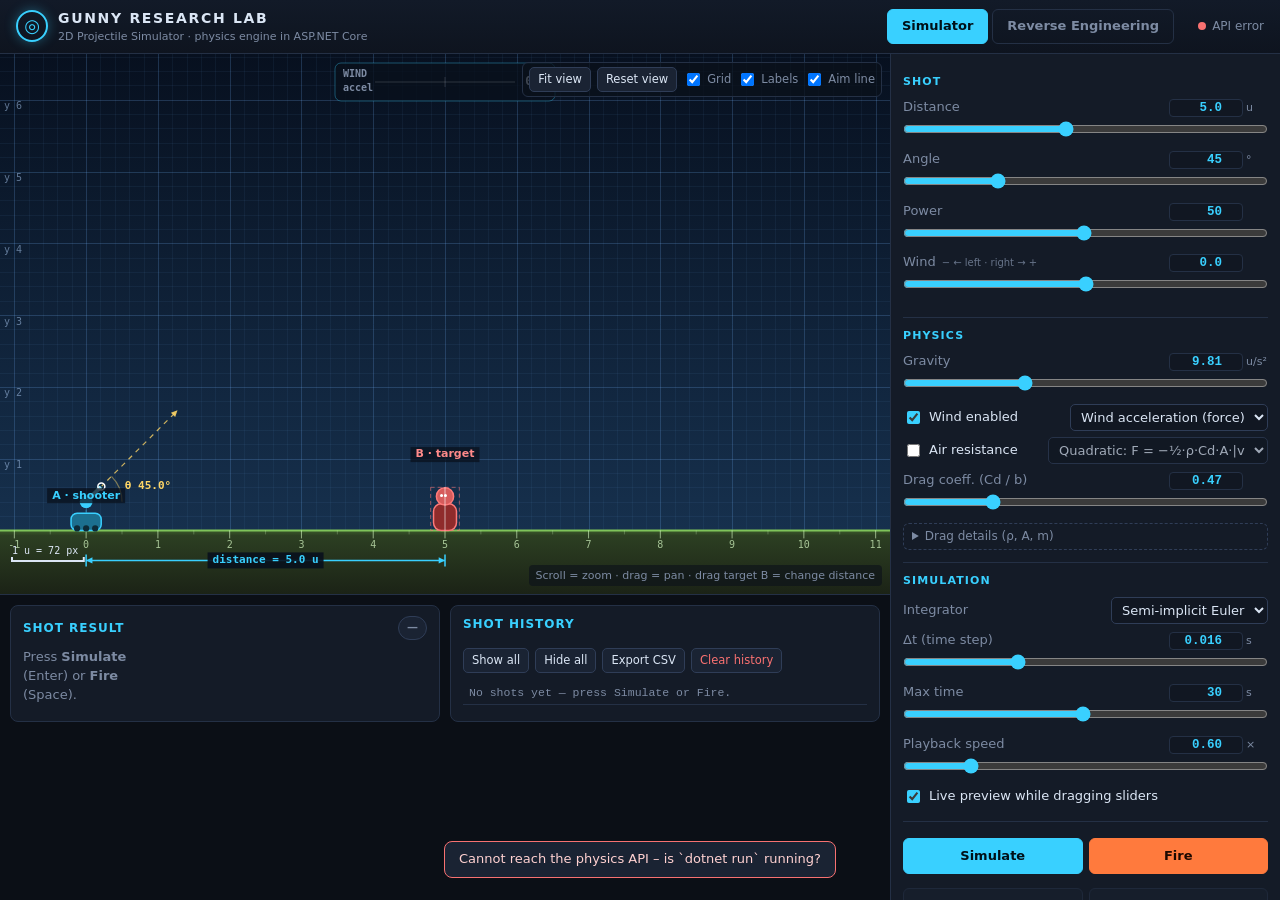
==== ProjectileSimulator/wwwroot/index.html @ b0e503f4 "test" ====
<!doctype html>
<html lang="vi">
<head>
  <meta charset="utf-8">
  <meta name="viewport" content="width=device-width, initial-scale=1">
  <title>Gunny Research Lab – 2D Projectile Simulator</title>
  <link rel="stylesheet" href="css/style.css">
</head>
<body>
<header class="topbar">
  <div class="brand">
    <span class="logo" aria-hidden="true">◎</span>
    <div>
      <div class="brand-title">GUNNY RESEARCH LAB</div>
      <div class="brand-sub">2D Projectile Simulator · physics engine in ASP.NET Core</div>
    </div>
  </div>
  <nav class="tabs" role="tablist">
    <button class="tab active" data-tab="sim" role="tab">Simulator</button>
    <button class="tab" data-tab="re" role="tab">Reverse Engineering</button>
  </nav>
  <div class="api-status" id="apiStatus" title="Backend status"><span class="dot"></span><span class="txt">connecting…</span></div>
</header>

<main class="layout">
  <!-- ===================== STAGE (canvas + results) ===================== -->
  <section class="stage">
    <div class="canvas-wrap" id="canvasWrap">
      <canvas id="simCanvas" aria-label="Simulation canvas"></canvas>
      <div class="canvas-toolbar">
        <button class="mini" id="btnFitView" title="Zoom to fit everything">Fit view</button>
        <button class="mini" id="btnResetView" title="Default view (double-click canvas)">Reset view</button>
        <label class="mini-check"><input type="checkbox" id="chkGrid" checked> Grid</label>
        <label class="mini-check"><input type="checkbox" id="chkLabels" checked> Labels</label>
        <label class="mini-check"><input type="checkbox" id="chkAim" checked> Aim line</label>
      </div>
      <div class="canvas-hud" id="hud"></div>
      <div class="canvas-legend" id="legend"></div>
      <div class="canvas-help">Scroll = zoom · drag = pan · drag target B = change distance</div>
    </div>

    <div class="bottom">
      <!-- Results of the last committed shot -->
      <div class="card" id="resultsCard">
        <div class="card-head">
          <h3>Shot result</h3>
          <span class="badge" id="statusBadge">—</span>
        </div>
        <div class="stats" id="stats"></div>
        <div class="models-line" id="modelsLine"></div>
      </div>

      <!-- Compare table -->
      <div class="card hidden" id="compareCard">
        <div class="card-head">
          <h3>Comparison</h3>
          <button class="mini" id="btnCloseCompare">Hide</button>
        </div>
        <div class="table-scroll">
          <table class="data" id="compareTable"></table>
        </div>
      </div>

      <!-- RE evaluation -->
      <div class="card hidden" id="evalCard">
        <div class="card-head">
          <h3>Predicted vs. observed</h3>
          <div class="metrics" id="evalMetrics"></div>
        </div>
        <div class="table-scroll">
          <table class="data" id="evalTable"></table>
        </div>
      </div>

      <!-- History -->
      <div class="card">
        <div class="card-head">
          <h3>Shot history <span class="muted" id="historyCount"></span></h3>
          <div class="btn-row">
            <button class="mini" id="btnHistoryShowAll">Show all</button>
            <button class="mini" id="btnHistoryHideAll">Hide all</button>
            <button class="mini" id="btnExportCsv">Export CSV</button>
            <button class="mini danger" id="btnClearHistory">Clear history</button>
          </div>
        </div>
        <div class="table-scroll history-scroll">
          <table class="data" id="historyTable"></table>
        </div>
      </div>
    </div>
  </section>

  <!-- ===================== SIDE PANEL ===================== -->
  <aside class="panel">
    <!-- ---------- Simulator tab ---------- -->
    <div class="tab-page" id="page-sim">
      <section class="group">
        <h4>Shot</h4>
        <div class="slider" data-key="distance" data-min="1" data-max="10" data-step="0.1" data-unit="u" data-label="Distance"></div>
        <div class="slider" data-key="angle" data-min="0" data-max="180" data-step="1" data-unit="°" data-label="Angle"></div>
        <div class="slider" data-key="power" data-min="1" data-max="100" data-step="1" data-unit="" data-label="Power"></div>
        <div class="slider" data-key="wind" data-min="-20" data-max="20" data-step="0.5" data-unit="" data-label="Wind" data-hint="− ← left · right → +"></div>
      </section>

      <section class="group">
        <h4>Physics</h4>
        <div class="slider" data-key="gravity" data-min="0" data-max="30" data-step="0.01" data-unit="u/s²" data-label="Gravity"></div>

        <div class="row">
          <label class="check"><input type="checkbox" id="windEnabled"> Wind enabled</label>
          <select id="windMode" title="Wind model">
            <option value="WindAcceleration">Wind acceleration (force)</option>
            <option value="ConstantWind">Constant wind (air drift)</option>
          </select>
        </div>

        <div class="row">
          <label class="check"><input type="checkbox" id="dragEnabled"> Air resistance</label>
          <select id="dragType" title="Drag law">
            <option value="Quadratic">Quadratic: F = −½·ρ·Cd·A·|v|·v</option>
            <option value="Linear">Linear: F = −b·v</option>
          </select>
        </div>
        <div class="slider" data-key="dragCoefficient" data-min="0" data-max="2" data-step="0.01" data-unit="" data-label="Drag coeff. (Cd / b)"></div>
        <details class="adv">
          <summary>Drag details (ρ, A, m)</summary>
          <div class="slider" data-key="airDensity" data-min="0" data-max="5" data-step="0.005" data-unit="" data-label="Air density ρ"></div>
          <div class="slider" data-key="crossSectionArea" data-min="0" data-max="0.5" data-step="0.005" data-unit="u²" data-label="Area A"></div>
          <div class="slider" data-key="mass" data-min="0.05" data-max="10" data-step="0.05" data-unit="" data-label="Mass m"></div>
        </details>
      </section>

      <section class="group">
        <h4>Simulation</h4>
        <div class="row">
          <label for="integrator">Integrator</label>
          <select id="integrator">
            <option value="SemiImplicitEuler">Semi-implicit Euler</option>
            <option value="RungeKutta4">Runge–Kutta 4</option>
            <option value="ExplicitEuler">Explicit Euler</option>
          </select>
        </div>
        <div class="slider" data-key="deltaTime" data-min="0.001" data-max="0.05" data-step="0.001" data-unit="s" data-label="Δt (time step)"></div>
        <div class="slider" data-key="maxTime" data-min="1" data-max="60" data-step="1" data-unit="s" data-label="Max time"></div>
        <div class="slider" data-key="playbackSpeed" data-min="0.1" data-max="3" data-step="0.05" data-unit="×" data-label="Playback speed" data-local="1"></div>
        <label class="check"><input type="checkbox" id="livePreview" checked> Live preview while dragging sliders</label>
      </section>

      <section class="group buttons">
        <button class="btn primary" id="btnSimulate">Simulate</button>
        <button class="btn fire" id="btnFire">Fire</button>
        <button class="btn" id="btnPause" disabled>Pause</button>
        <button class="btn" id="btnResume" disabled>Resume</button>
        <button class="btn" id="btnCompare" title="Run models A–D with the current parameters">Compare</button>
        <button class="btn" id="btnClear">Clear Trajectory</button>
        <button class="btn danger" id="btnReset">Reset</button>
      </section>
      <p class="note">Units: <b>u</b> = one Distance step. The barrel shows the <i>effective</i> angle (Angle + Angle Offset). Shots also use the calibration values from the Reverse Engineering tab (Model D).</p>
    </div>

    <!-- ---------- Reverse engineering tab ---------- -->
    <div class="tab-page hidden" id="page-re">
      <section class="group">
        <h4>Model parameters <span class="muted">(Model D – used by every shot)</span></h4>
        <div class="formula">V0 = k · VelMul · (Power · PowMul)<sup>exp</sup> · g<sub>eff</sub> = g · GravMul · θ = Angle + Offset</div>
        <div class="slider" data-key="cal.velocityMultiplier" data-min="0.1" data-max="3" data-step="0.001" data-label="Initial Velocity Multiplier"></div>
        <div class="slider" data-key="cal.gravityMultiplier" data-min="0" data-max="3" data-step="0.001" data-label="Gravity Multiplier"></div>
        <div class="slider" data-key="cal.windMultiplier" data-min="-3" data-max="5" data-step="0.01" data-label="Wind Multiplier"></div>
        <div class="slider" data-key="dragCoefficient" data-min="0" data-max="2" data-step="0.01" data-label="Air Resistance Coefficient" data-mirror="1"></div>
        <div class="slider" data-key="cal.angleOffset" data-min="-15" data-max="15" data-step="0.1" data-unit="°" data-label="Angle Offset"></div>
        <div class="slider" data-key="cal.powerMultiplier" data-min="0.1" data-max="3" data-step="0.001" data-label="Power Multiplier"></div>
        <div class="slider" data-key="cal.launchHeight" data-min="0" data-max="3" data-step="0.01" data-unit="u" data-label="Launch Height"></div>
        <details class="adv">
          <summary>Advanced formula constants</summary>
          <div class="slider" data-key="cal.powerExponent" data-min="0.3" data-max="2" data-step="0.01" data-label="Power exponent"></div>
          <div class="slider" data-key="cal.powerToVelocity" data-min="0.01" data-max="0.5" data-step="0.001" data-unit="u/s" data-label="k: power → speed"></div>
          <div class="slider" data-key="cal.windAccelerationScale" data-min="0" data-max="0.5" data-step="0.001" data-label="Wind → accel. scale"></div>
          <div class="slider" data-key="cal.windDriftScale" data-min="0" data-max="0.3" data-step="0.001" data-label="Wind → drift scale"></div>
          <div class="slider" data-key="barrelLength" data-min="0" data-max="1" data-step="0.01" data-unit="u" data-label="Barrel length"></div>
          <div class="slider" data-key="targetWidth" data-min="0.05" data-max="2" data-step="0.01" data-unit="u" data-label="Target width"></div>
          <div class="slider" data-key="targetHeight" data-min="0.05" data-max="2" data-step="0.01" data-unit="u" data-label="Target height"></div>
        </details>
      </section>

      <section class="group">
        <h4>Compare models</h4>
        <div class="model-checks" id="modelChecks">
          <label><input type="checkbox" value="Basic" checked><span class="sw" style="--c:#4fc3f7"></span>A: Basic Projectile</label>
          <label><input type="checkbox" value="Wind" checked><span class="sw" style="--c:#81c784"></span>B: Projectile + Wind</label>
          <label><input type="checkbox" value="Drag" checked><span class="sw" style="--c:#ffb74d"></span>C: Projectile + Air Resistance</label>
          <label><input type="checkbox" value="Custom" checked><span class="sw" style="--c:#f06292"></span>D: Custom Model</label>
        </div>
        <button class="btn" id="btnCompareModels">Compare selected models</button>
      </section>

      <section class="group">
        <h4>Experimental data <span class="muted" id="expCount"></span></h4>
        <p class="note warn">Enter shots you measured yourself in the game. Coordinates in <b>u</b>, X measured from the shooter. Flight time is optional but lets the fit separate velocity from gravity.</p>
        <div class="table-scroll exp-scroll">
          <table class="data editable" id="expTable"></table>
        </div>
        <div class="btn-row">
          <button class="mini" id="btnExpAdd">+ Row</button>
          <button class="mini" id="btnExpAddCurrent" title="Add a row with the current Distance/Angle/Power/Wind">+ From current shot</button>
          <button class="mini" id="btnExpImport">Import CSV</button>
          <button class="mini" id="btnExpExport">Export CSV</button>
          <button class="mini" id="btnExpSynthetic" title="For testing the optimizer only">Synthetic test data…</button>
          <button class="mini danger" id="btnExpClear">Clear</button>
          <input type="file" id="expFile" accept=".csv,text/csv,text/plain" hidden>
        </div>
        <div class="row">
          <label for="timeWeight" title="Converts a flight-time error (s) into distance units in the objective">Flight-time weight (u/s)</label>
          <input type="number" id="timeWeight" value="5" min="0" step="0.5">
        </div>
        <div class="row">
          <label class="check"><input type="checkbox" id="showObservations" checked> Show observed points on canvas</label>
        </div>
        <button class="btn primary" id="btnEvaluate">Evaluate error</button>
      </section>

      <section class="group">
        <h4>Parameter optimization</h4>
        <div class="row">
          <label for="optMethod">Method</label>
          <select id="optMethod">
            <option value="GridThenLeastSquares">Grid search → Least squares (LM)</option>
            <option value="GridSearch">Grid search only</option>
            <option value="LeastSquares">Least squares (Levenberg–Marquardt)</option>
          </select>
        </div>
        <div class="row">
          <label for="optIter">Max LM iterations</label>
          <input type="number" id="optIter" value="100" min="1" max="1000">
        </div>
        <div class="row">
          <label for="optGrid">Max grid evaluations</label>
          <input type="number" id="optGrid" value="20000" min="1" max="200000" step="1000">
        </div>
        <div class="table-scroll">
          <table class="data editable" id="paramTable"></table>
        </div>
        <button class="btn primary" id="btnOptimize">Optimize parameters</button>
        <div class="opt-result" id="optResult"></div>
      </section>
    </div>
  </aside>
</main>

<!-- Import / synthetic dialogs -->
<dialog id="importDialog">
  <form method="dialog" class="dlg">
    <h3>Import experiments (CSV)</h3>
    <p class="note">Header (any order, case-insensitive): <code>label,distance,angle,power,wind,observedLandingX,observedLandingY,observedFlightTime</code>. Separators: comma, semicolon or tab.</p>
    <textarea id="importText" rows="10" placeholder="distance,angle,power,wind,observedLandingX,observedLandingY&#10;5,45,50,0,5.2,0"></textarea>
    <div class="btn-row">
      <button class="btn" type="button" id="btnImportFile">Choose file…</button>
      <label class="check"><input type="checkbox" id="importReplace"> Replace existing rows</label>
      <span class="spacer"></span>
      <button class="btn" value="cancel">Cancel</button>
      <button class="btn primary" value="ok" id="btnImportOk">Import</button>
    </div>
  </form>
</dialog>

<dialog id="synthDialog">
  <form method="dialog" class="dlg">
    <h3>Generate SYNTHETIC test data</h3>
    <p class="note warn">These rows are produced by <b>this simulator</b> with the current parameters (plus optional noise). They are <b>not</b> Gunny data — use them only to verify that the optimizer can recover known parameters (e.g. generate, then change a multiplier, then press Optimize).</p>
    <div class="row"><label>Number of shots</label><input type="number" id="synthCount" value="8" min="1" max="50"></div>
    <div class="row"><label>Noise σ (u)</label><input type="number" id="synthNoise" value="0" min="0" step="0.01"></div>
    <div class="row"><label class="check"><input type="checkbox" id="synthTime" checked> Include flight time</label></div>
    <div class="btn-row">
      <span class="spacer"></span>
      <button class="btn" value="cancel">Cancel</button>
      <button class="btn primary" value="ok">Generate</button>
    </div>
  </form>
</dialog>

<div class="toast" id="toast"></div>

<script type="module" src="js/app.js"></script>
</body>
</html>
---- ProjectileSimulator/wwwroot/css/style.css ----
/* =========================================================================
   Gunny Research Lab – physics-lab dark theme
   ========================================================================= */
:root {
  --bg: #0b0f16;
  --bg-2: #111722;
  --panel: #141b27;
  --panel-2: #1a2333;
  --line: #243045;
  --line-2: #2f3d57;
  --text: #dbe6f5;
  --muted: #7d8ba3;
  --accent: #39d0ff;
  --accent-2: #2aa3cc;
  --fire: #ff7a3d;
  --ok: #4ade80;
  --bad: #f87171;
  --warn: #fbbf24;
  --radius: 8px;
  --mono: ui-monospace, SFMono-Regular, Menlo, Consolas, "Liberation Mono", monospace;
  --sans: system-ui, -apple-system, "Segoe UI", Roboto, "Helvetica Neue", Arial, sans-serif;
  --panel-w: 390px;
}

* { box-sizing: border-box; }
html, body { margin: 0; height: 100%; }
body {
  background: var(--bg);
  color: var(--text);
  font: 13px/1.45 var(--sans);
  overflow: hidden;
}
button, input, select, textarea { font: inherit; color: inherit; }
.hidden { display: none !important; }
.muted { color: var(--muted); font-weight: 400; }
code { font-family: var(--mono); font-size: 12px; color: var(--accent); }

/* ---------------- Top bar ---------------- */
.topbar {
  height: 54px;
  display: flex; align-items: center; gap: 24px;
  padding: 0 16px;
  background: linear-gradient(180deg, #121a28, #0e141f);
  border-bottom: 1px solid var(--line);
}
.brand { display: flex; align-items: center; gap: 10px; min-width: 0; }
.logo {
  width: 32px; height: 32px; display: grid; place-items: center;
  border-radius: 50%; border: 2px solid var(--accent); color: var(--accent);
  font-size: 18px; box-shadow: 0 0 12px rgba(57, 208, 255, .35);
}
.brand-title { font-weight: 800; letter-spacing: .12em; font-size: 14px; }
.brand-sub { color: var(--muted); font-size: 11px; white-space: nowrap; overflow: hidden; text-overflow: ellipsis; }
.tabs { display: flex; gap: 4px; margin-left: auto; }
.tab {
  background: transparent; border: 1px solid var(--line); color: var(--muted);
  padding: 7px 14px; border-radius: 6px; cursor: pointer; font-weight: 600;
}
.tab:hover { color: var(--text); border-color: var(--line-2); }
.tab.active { color: #001018; background: var(--accent); border-color: var(--accent); }
.api-status { display: flex; align-items: center; gap: 6px; color: var(--muted); font-size: 12px; white-space: nowrap; }
.api-status .dot { width: 8px; height: 8px; border-radius: 50%; background: var(--warn); }
.api-status.ok .dot { background: var(--ok); box-shadow: 0 0 8px var(--ok); }
.api-status.err .dot { background: var(--bad); }

/* ---------------- Layout ---------------- */
.layout {
  height: calc(100vh - 54px);
  display: grid;
  grid-template-columns: minmax(0, 1fr) var(--panel-w);
}
.stage { display: flex; flex-direction: column; min-width: 0; min-height: 0; }
.canvas-wrap {
  position: relative;
  flex: 0 0 64%;
  min-height: 300px;
  border-bottom: 1px solid var(--line);
  background: #0a1220;
  overflow: hidden;
}
#simCanvas { display: block; width: 100%; height: 100%; cursor: crosshair; touch-action: none; }
#simCanvas.grab { cursor: grabbing; }
#simCanvas.can-drag { cursor: ew-resize; }

.canvas-toolbar {
  position: absolute; top: 8px; right: 8px; display: flex; gap: 6px; align-items: center;
  background: rgba(10, 16, 26, .75); padding: 4px 6px; border-radius: 6px; border: 1px solid var(--line);
}
.canvas-hud {
  position: absolute; left: 8px; bottom: 8px;
  font: 11px/1.4 var(--mono); color: var(--muted);
  background: rgba(10, 16, 26, .7); padding: 3px 7px; border-radius: 4px; pointer-events: none;
}
.canvas-hud:empty { display: none; }
.canvas-help {
  position: absolute; right: 8px; bottom: 8px; font-size: 11px; color: var(--muted);
  background: rgba(10, 16, 26, .6); padding: 3px 7px; border-radius: 4px; pointer-events: none;
}
.canvas-legend {
  position: absolute; left: 8px; top: 8px; display: flex; flex-direction: column; gap: 2px;
  font-size: 11px; background: rgba(10, 16, 26, .72); padding: 4px 8px; border-radius: 6px;
  border: 1px solid var(--line); max-height: 45%; overflow: auto;
}
.canvas-legend:empty { display: none; }
.canvas-legend .item { display: flex; align-items: center; gap: 6px; white-space: nowrap; }
.canvas-legend .sw { width: 16px; height: 3px; border-radius: 2px; background: var(--c); }
.canvas-legend .sw.dash { background: repeating-linear-gradient(90deg, var(--c) 0 4px, transparent 4px 7px); }

.bottom {
  flex: 1 1 auto; min-height: 0; overflow: auto;
  padding: 10px; display: grid; gap: 10px;
  grid-template-columns: repeat(auto-fit, minmax(420px, 1fr));
  align-content: start;
}

/* ---------------- Cards ---------------- */
.card {
  background: var(--panel); border: 1px solid var(--line); border-radius: var(--radius);
  padding: 10px 12px; min-width: 0;
}
.card-head { display: flex; align-items: center; justify-content: space-between; gap: 8px; margin-bottom: 8px; flex-wrap: wrap; }
.card h3 { margin: 0; font-size: 12px; letter-spacing: .08em; text-transform: uppercase; color: var(--accent); }
.badge {
  font-size: 11px; font-weight: 700; padding: 3px 8px; border-radius: 99px;
  background: var(--panel-2); border: 1px solid var(--line-2); color: var(--muted);
}
.badge.hit { color: #062b12; background: var(--ok); border-color: var(--ok); }
.badge.miss { color: #2b0606; background: var(--bad); border-color: var(--bad); }
.badge.other { color: #2b1d06; background: var(--warn); border-color: var(--warn); }

.stats { display: grid; grid-template-columns: repeat(auto-fill, minmax(120px, 1fr)); gap: 6px; }
.stat { background: var(--bg-2); border: 1px solid var(--line); border-radius: 6px; padding: 5px 8px; }
.stat .k { color: var(--muted); font-size: 10px; text-transform: uppercase; letter-spacing: .06em; }
.stat .v { font: 600 14px/1.3 var(--mono); }
.models-line { margin-top: 6px; color: var(--muted); font: 11px var(--mono); }

/* ---------------- Tables ---------------- */
.table-scroll { overflow: auto; max-width: 100%; }
.history-scroll { max-height: 260px; }
.exp-scroll { max-height: 230px; border: 1px solid var(--line); border-radius: 6px; }
table.data { border-collapse: collapse; width: 100%; font: 11.5px/1.35 var(--mono); }
table.data th, table.data td { padding: 4px 6px; border-bottom: 1px solid var(--line); text-align: right; white-space: nowrap; }
table.data th { position: sticky; top: 0; background: var(--panel-2); color: var(--muted); font-weight: 600; z-index: 1; }
table.data td.l, table.data th.l { text-align: left; }
table.data tr:hover td { background: rgba(57, 208, 255, .05); }
table.data .sw { display: inline-block; width: 10px; height: 10px; border-radius: 2px; background: var(--c); vertical-align: middle; }
table.data .good { color: var(--ok); }
table.data .bad { color: var(--bad); }
table.editable input[type=number], table.editable input[type=text] {
  width: 62px; background: var(--bg-2); border: 1px solid var(--line); border-radius: 4px;
  padding: 2px 4px; text-align: right; font: 11.5px var(--mono);
}
table.editable input[type=text] { width: 80px; text-align: left; }
table.editable input:focus { outline: 1px solid var(--accent); border-color: var(--accent); }
.icon-btn { background: none; border: none; color: var(--muted); cursor: pointer; padding: 0 4px; font-size: 13px; }
.icon-btn:hover { color: var(--text); }
.icon-btn.danger:hover { color: var(--bad); }

.metrics { display: flex; gap: 12px; flex-wrap: wrap; font: 12px var(--mono); }
.metrics b { color: var(--accent); }

/* ---------------- Side panel ---------------- */
.panel {
  background: var(--panel); border-left: 1px solid var(--line);
  overflow-y: auto; padding: 10px 12px 30px;
}
.group { border-bottom: 1px solid var(--line); padding: 8px 0 12px; }
.group h4 { margin: 2px 0 8px; font-size: 11px; text-transform: uppercase; letter-spacing: .1em; color: var(--accent); }
.row { display: flex; align-items: center; justify-content: space-between; gap: 8px; margin: 6px 0; }
.row label { color: var(--muted); }
.row select, .row input[type=number] {
  background: var(--bg-2); border: 1px solid var(--line-2); border-radius: 5px; padding: 4px 6px; max-width: 220px;
}
.row input[type=number] { width: 100px; text-align: right; font-family: var(--mono); }
.check { display: inline-flex; align-items: center; gap: 6px; cursor: pointer; color: var(--text) !important; }
.check input { accent-color: var(--accent); }

/* Slider widget (generated by app.js) */
.slider { margin: 7px 0; }
.slider .top { display: flex; align-items: baseline; justify-content: space-between; gap: 6px; }
.slider .name { color: var(--muted); }
.slider .hint { color: var(--muted); font-size: 10px; margin-left: 6px; opacity: .8; }
.slider .val { display: flex; align-items: baseline; gap: 3px; }
.slider .val input {
  width: 74px; text-align: right; background: var(--bg-2); border: 1px solid var(--line);
  border-radius: 4px; padding: 1px 5px; font: 600 12.5px var(--mono); color: var(--accent);
}
.slider .unit { color: var(--muted); font-size: 11px; min-width: 22px; }
.slider input[type=range] { width: 100%; margin: 4px 0 0; accent-color: var(--accent); height: 16px; }
.slider.changed .name { color: var(--warn); }

details.adv { margin-top: 6px; border: 1px dashed var(--line-2); border-radius: 6px; padding: 4px 8px; }
details.adv summary { cursor: pointer; color: var(--muted); font-size: 12px; }

.formula {
  font: 11px/1.5 var(--mono); color: var(--muted); background: var(--bg-2); border: 1px solid var(--line);
  border-radius: 5px; padding: 5px 7px; margin-bottom: 6px;
}

.buttons { display: grid; grid-template-columns: repeat(2, 1fr); gap: 6px; }
.btn {
  border: 1px solid var(--line-2); background: var(--panel-2); color: var(--text);
  padding: 8px 10px; border-radius: 6px; cursor: pointer; font-weight: 600;
  transition: background .12s, border-color .12s, transform .05s;
}
.btn:hover:not(:disabled) { border-color: var(--accent-2); background: #1f2b40; }
.btn:active:not(:disabled) { transform: translateY(1px); }
.btn:disabled { opacity: .4; cursor: not-allowed; }
.btn.primary { background: var(--accent); color: #001018; border-color: var(--accent); }
.btn.primary:hover:not(:disabled) { background: #6bdcff; }
.btn.fire { background: var(--fire); color: #1d0900; border-color: var(--fire); }
.btn.fire:hover:not(:disabled) { background: #ff955f; }
.btn.danger { color: var(--bad); }
.group > .btn { width: 100%; margin-top: 8px; }
.mini {
  border: 1px solid var(--line-2); background: var(--panel-2); color: var(--text);
  padding: 3px 8px; border-radius: 5px; cursor: pointer; font-size: 11.5px;
}
.mini:hover { border-color: var(--accent-2); }
.mini.danger { color: var(--bad); }
.mini-check { display: inline-flex; gap: 4px; align-items: center; font-size: 11.5px; color: var(--muted); cursor: pointer; }
.btn-row { display: flex; gap: 6px; flex-wrap: wrap; align-items: center; margin-top: 6px; }
.spacer { flex: 1; }

.note { color: var(--muted); font-size: 11.5px; margin: 6px 0; }
.note.warn { border-left: 3px solid var(--warn); padding-left: 8px; }

.model-checks { display: grid; gap: 4px; margin-bottom: 4px; }
.model-checks label { display: flex; gap: 8px; align-items: center; cursor: pointer; }
.model-checks .sw { width: 18px; height: 4px; border-radius: 2px; background: var(--c); }

.opt-result { margin-top: 8px; font: 12px/1.5 var(--mono); }
.opt-result .box { background: var(--bg-2); border: 1px solid var(--line); border-radius: 6px; padding: 8px; }
.opt-result .box + .box { margin-top: 6px; }
.opt-result .improve { color: var(--ok); }
.opt-result ul { margin: 4px 0 0 16px; padding: 0; color: var(--warn); font-family: var(--sans); }
.opt-result canvas { width: 100%; height: 60px; display: block; margin-top: 6px; }

/* ---------------- Dialogs / toast ---------------- */
dialog {
  background: var(--panel); color: var(--text); border: 1px solid var(--line-2); border-radius: 10px;
  width: min(620px, 92vw); padding: 0;
}
dialog::backdrop { background: rgba(0, 0, 0, .55); }
.dlg { padding: 14px 16px; }
.dlg h3 { margin: 0 0 6px; color: var(--accent); font-size: 14px; }
.dlg textarea {
  width: 100%; background: var(--bg-2); border: 1px solid var(--line-2); border-radius: 6px;
  padding: 8px; font: 12px var(--mono); resize: vertical;
}
.toast {
  position: fixed; left: 50%; bottom: 22px; transform: translateX(-50%) translateY(20px);
  background: var(--panel-2); border: 1px solid var(--line-2); border-radius: 8px;
  padding: 8px 14px; opacity: 0; pointer-events: none; transition: opacity .2s, transform .2s; z-index: 50;
  max-width: 80vw;
}
.toast.show { opacity: 1; transform: translateX(-50%) translateY(0); }
.toast.error { border-color: var(--bad); color: #ffd1d1; }

.busy { position: relative; pointer-events: none; opacity: .65; }

/* ---------------- Responsive ---------------- */
@media (max-width: 1100px) {
  body { overflow: auto; }
  .layout { height: auto; grid-template-columns: 1fr; }
  .stage { min-height: 0; }
  .canvas-wrap { flex: none; height: 58vh; }
  .bottom { overflow: visible; grid-template-columns: 1fr; }
  .panel { border-left: none; border-top: 1px solid var(--line); overflow: visible; }
  .brand-sub { display: none; }
}
@media (max-width: 560px) {
  .topbar { gap: 10px; padding: 0 10px; }
  .api-status .txt { display: none; }
  .tab { padding: 6px 8px; font-size: 12px; }
  .bottom { padding: 6px; }
  .canvas-help { display: none; }
}
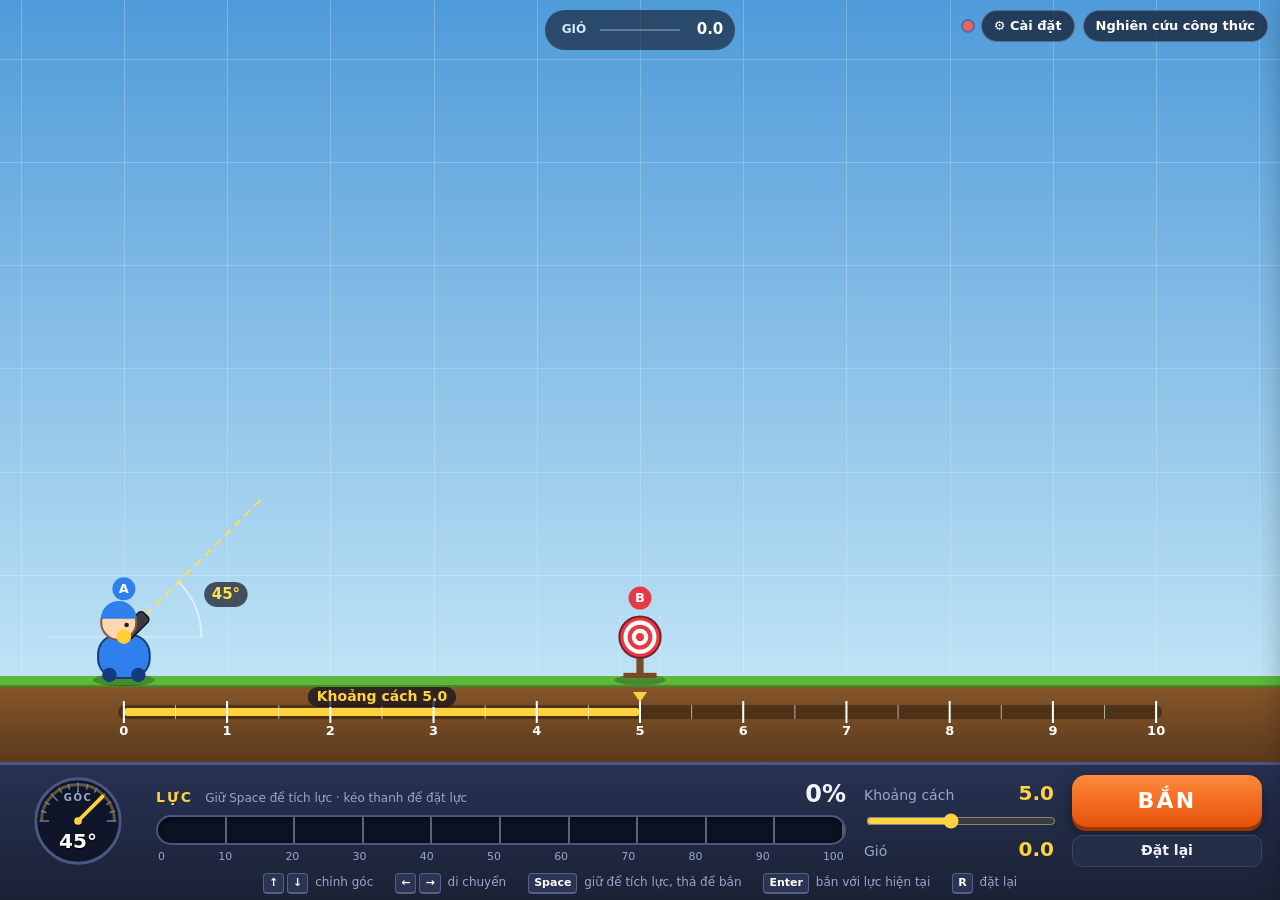
==== commit dc686969: "Chuyển giao diện chính thành màn chơi bắn pháo 2D - Trang chính (index.html) là màn chơi: điều khiển" ====
--- a/ProjectileSimulator/wwwroot/index.html
+++ b/ProjectileSimulator/wwwroot/index.html
@@ -3,282 +3,121 @@
 <head>
   <meta charset="utf-8">
   <meta name="viewport" content="width=device-width, initial-scale=1">
-  <title>Gunny Research Lab – 2D Projectile Simulator</title>
-  <link rel="stylesheet" href="css/style.css">
+  <title>Bắn Pháo 2D – Gunny Research Lab</title>
+  <link rel="stylesheet" href="css/game.css">
 </head>
 <body>
-<header class="topbar">
-  <div class="brand">
-    <span class="logo" aria-hidden="true">◎</span>
-    <div>
-      <div class="brand-title">GUNNY RESEARCH LAB</div>
-      <div class="brand-sub">2D Projectile Simulator · physics engine in ASP.NET Core</div>
+<div class="game">
+  <!-- ===================== MÀN CHƠI ===================== -->
+  <div class="stage" id="stage">
+    <canvas id="gameCanvas" aria-label="Màn chơi"></canvas>
+
+    <div class="topbar">
+      <div class="shot-card hidden" id="shotCard"></div>
+      <div class="top-actions">
+        <span class="api-dot" id="apiDot" title="Máy chủ vật lý"></span>
+        <button class="chip" id="btnSettings" tabindex="-1">⚙ Cài đặt</button>
+        <a class="chip" href="research.html" tabindex="-1">Nghiên cứu công thức</a>
+      </div>
     </div>
+    <div class="message" id="message"></div>
   </div>
-  <nav class="tabs" role="tablist">
-    <button class="tab active" data-tab="sim" role="tab">Simulator</button>
-    <button class="tab" data-tab="re" role="tab">Reverse Engineering</button>
-  </nav>
-  <div class="api-status" id="apiStatus" title="Backend status"><span class="dot"></span><span class="txt">connecting…</span></div>
-</header>
 
-<main class="layout">
-  <!-- ===================== STAGE (canvas + results) ===================== -->
-  <section class="stage">
-    <div class="canvas-wrap" id="canvasWrap">
-      <canvas id="simCanvas" aria-label="Simulation canvas"></canvas>
-      <div class="canvas-toolbar">
-        <button class="mini" id="btnFitView" title="Zoom to fit everything">Fit view</button>
-        <button class="mini" id="btnResetView" title="Default view (double-click canvas)">Reset view</button>
-        <label class="mini-check"><input type="checkbox" id="chkGrid" checked> Grid</label>
-        <label class="mini-check"><input type="checkbox" id="chkLabels" checked> Labels</label>
-        <label class="mini-check"><input type="checkbox" id="chkAim" checked> Aim line</label>
-      </div>
-      <div class="canvas-hud" id="hud"></div>
-      <div class="canvas-legend" id="legend"></div>
-      <div class="canvas-help">Scroll = zoom · drag = pan · drag target B = change distance</div>
+  <!-- ===================== THANH ĐIỀU KHIỂN ===================== -->
+  <footer class="hud">
+    <div class="dial" title="Góc bắn">
+      <svg viewBox="-50 -50 100 100" aria-hidden="true">
+        <circle r="44" class="dial-face"/>
+        <path d="M -38 0 A 38 38 0 0 1 38 0" class="dial-arc"/>
+        <g class="dial-ticks" id="dialTicks"></g>
+        <line x1="0" y1="0" x2="36" y2="0" class="dial-needle" id="dialNeedle"/>
+        <circle r="4" class="dial-hub"/>
+      </svg>
+      <div class="dial-value"><span id="angleValue">45</span>°</div>
+      <div class="dial-label">GÓC</div>
     </div>
 
-    <div class="bottom">
-      <!-- Results of the last committed shot -->
-      <div class="card" id="resultsCard">
-        <div class="card-head">
-          <h3>Shot result</h3>
-          <span class="badge" id="statusBadge">—</span>
-        </div>
-        <div class="stats" id="stats"></div>
-        <div class="models-line" id="modelsLine"></div>
+    <div class="power">
+      <div class="power-head">
+        <span class="power-title">LỰC</span>
+        <span class="power-hint" id="powerHint">Giữ Space để tích lực</span>
+        <span class="power-value"><span id="powerValue">0</span>%</span>
       </div>
-
-      <!-- Compare table -->
-      <div class="card hidden" id="compareCard">
-        <div class="card-head">
-          <h3>Comparison</h3>
-          <button class="mini" id="btnCloseCompare">Hide</button>
-        </div>
-        <div class="table-scroll">
-          <table class="data" id="compareTable"></table>
-        </div>
+      <div class="power-track" id="powerTrack" role="slider" aria-label="Lực bắn" aria-valuemin="0" aria-valuemax="100" aria-valuenow="0">
+        <div class="power-fill" id="powerFill"></div>
+        <div class="power-ticks"></div>
+        <div class="power-last hidden" id="powerLast" title="Lực phát trước"></div>
       </div>
-
-      <!-- RE evaluation -->
-      <div class="card hidden" id="evalCard">
-        <div class="card-head">
-          <h3>Predicted vs. observed</h3>
-          <div class="metrics" id="evalMetrics"></div>
-        </div>
-        <div class="table-scroll">
-          <table class="data" id="evalTable"></table>
-        </div>
-      </div>
-
-      <!-- History -->
-      <div class="card">
-        <div class="card-head">
-          <h3>Shot history <span class="muted" id="historyCount"></span></h3>
-          <div class="btn-row">
-            <button class="mini" id="btnHistoryShowAll">Show all</button>
-            <button class="mini" id="btnHistoryHideAll">Hide all</button>
-            <button class="mini" id="btnExportCsv">Export CSV</button>
-            <button class="mini danger" id="btnClearHistory">Clear history</button>
-          </div>
-        </div>
-        <div class="table-scroll history-scroll">
-          <table class="data" id="historyTable"></table>
-        </div>
-      </div>
-    </div>
-  </section>
-
-  <!-- ===================== SIDE PANEL ===================== -->
-  <aside class="panel">
-    <!-- ---------- Simulator tab ---------- -->
-    <div class="tab-page" id="page-sim">
-      <section class="group">
-        <h4>Shot</h4>
-        <div class="slider" data-key="distance" data-min="1" data-max="10" data-step="0.1" data-unit="u" data-label="Distance"></div>
-        <div class="slider" data-key="angle" data-min="0" data-max="180" data-step="1" data-unit="°" data-label="Angle"></div>
-        <div class="slider" data-key="power" data-min="1" data-max="100" data-step="1" data-unit="" data-label="Power"></div>
-        <div class="slider" data-key="wind" data-min="-20" data-max="20" data-step="0.5" data-unit="" data-label="Wind" data-hint="− ← left · right → +"></div>
-      </section>
-
-      <section class="group">
-        <h4>Physics</h4>
-        <div class="slider" data-key="gravity" data-min="0" data-max="30" data-step="0.01" data-unit="u/s²" data-label="Gravity"></div>
-
-        <div class="row">
-          <label class="check"><input type="checkbox" id="windEnabled"> Wind enabled</label>
-          <select id="windMode" title="Wind model">
-            <option value="WindAcceleration">Wind acceleration (force)</option>
-            <option value="ConstantWind">Constant wind (air drift)</option>
-          </select>
-        </div>
-
-        <div class="row">
-          <label class="check"><input type="checkbox" id="dragEnabled"> Air resistance</label>
-          <select id="dragType" title="Drag law">
-            <option value="Quadratic">Quadratic: F = −½·ρ·Cd·A·|v|·v</option>
-            <option value="Linear">Linear: F = −b·v</option>
-          </select>
-        </div>
-        <div class="slider" data-key="dragCoefficient" data-min="0" data-max="2" data-step="0.01" data-unit="" data-label="Drag coeff. (Cd / b)"></div>
-        <details class="adv">
-          <summary>Drag details (ρ, A, m)</summary>
-          <div class="slider" data-key="airDensity" data-min="0" data-max="5" data-step="0.005" data-unit="" data-label="Air density ρ"></div>
-          <div class="slider" data-key="crossSectionArea" data-min="0" data-max="0.5" data-step="0.005" data-unit="u²" data-label="Area A"></div>
-          <div class="slider" data-key="mass" data-min="0.05" data-max="10" data-step="0.05" data-unit="" data-label="Mass m"></div>
-        </details>
-      </section>
-
-      <section class="group">
-        <h4>Simulation</h4>
-        <div class="row">
-          <label for="integrator">Integrator</label>
-          <select id="integrator">
-            <option value="SemiImplicitEuler">Semi-implicit Euler</option>
-            <option value="RungeKutta4">Runge–Kutta 4</option>
-            <option value="ExplicitEuler">Explicit Euler</option>
-          </select>
-        </div>
-        <div class="slider" data-key="deltaTime" data-min="0.001" data-max="0.05" data-step="0.001" data-unit="s" data-label="Δt (time step)"></div>
-        <div class="slider" data-key="maxTime" data-min="1" data-max="60" data-step="1" data-unit="s" data-label="Max time"></div>
-        <div class="slider" data-key="playbackSpeed" data-min="0.1" data-max="3" data-step="0.05" data-unit="×" data-label="Playback speed" data-local="1"></div>
-        <label class="check"><input type="checkbox" id="livePreview" checked> Live preview while dragging sliders</label>
-      </section>
-
-      <section class="group buttons">
-        <button class="btn primary" id="btnSimulate">Simulate</button>
-        <button class="btn fire" id="btnFire">Fire</button>
-        <button class="btn" id="btnPause" disabled>Pause</button>
-        <button class="btn" id="btnResume" disabled>Resume</button>
-        <button class="btn" id="btnCompare" title="Run models A–D with the current parameters">Compare</button>
-        <button class="btn" id="btnClear">Clear Trajectory</button>
-        <button class="btn danger" id="btnReset">Reset</button>
-      </section>
-      <p class="note">Units: <b>u</b> = one Distance step. The barrel shows the <i>effective</i> angle (Angle + Angle Offset). Shots also use the calibration values from the Reverse Engineering tab (Model D).</p>
+      <div class="power-scale"><span>0</span><span>10</span><span>20</span><span>30</span><span>40</span><span>50</span><span>60</span><span>70</span><span>80</span><span>90</span><span>100</span></div>
     </div>
 
-    <!-- ---------- Reverse engineering tab ---------- -->
-    <div class="tab-page hidden" id="page-re">
-      <section class="group">
-        <h4>Model parameters <span class="muted">(Model D – used by every shot)</span></h4>
-        <div class="formula">V0 = k · VelMul · (Power · PowMul)<sup>exp</sup> · g<sub>eff</sub> = g · GravMul · θ = Angle + Offset</div>
-        <div class="slider" data-key="cal.velocityMultiplier" data-min="0.1" data-max="3" data-step="0.001" data-label="Initial Velocity Multiplier"></div>
-        <div class="slider" data-key="cal.gravityMultiplier" data-min="0" data-max="3" data-step="0.001" data-label="Gravity Multiplier"></div>
-        <div class="slider" data-key="cal.windMultiplier" data-min="-3" data-max="5" data-step="0.01" data-label="Wind Multiplier"></div>
-        <div class="slider" data-key="dragCoefficient" data-min="0" data-max="2" data-step="0.01" data-label="Air Resistance Coefficient" data-mirror="1"></div>
-        <div class="slider" data-key="cal.angleOffset" data-min="-15" data-max="15" data-step="0.1" data-unit="°" data-label="Angle Offset"></div>
-        <div class="slider" data-key="cal.powerMultiplier" data-min="0.1" data-max="3" data-step="0.001" data-label="Power Multiplier"></div>
-        <div class="slider" data-key="cal.launchHeight" data-min="0" data-max="3" data-step="0.01" data-unit="u" data-label="Launch Height"></div>
-        <details class="adv">
-          <summary>Advanced formula constants</summary>
-          <div class="slider" data-key="cal.powerExponent" data-min="0.3" data-max="2" data-step="0.01" data-label="Power exponent"></div>
-          <div class="slider" data-key="cal.powerToVelocity" data-min="0.01" data-max="0.5" data-step="0.001" data-unit="u/s" data-label="k: power → speed"></div>
-          <div class="slider" data-key="cal.windAccelerationScale" data-min="0" data-max="0.5" data-step="0.001" data-label="Wind → accel. scale"></div>
-          <div class="slider" data-key="cal.windDriftScale" data-min="0" data-max="0.3" data-step="0.001" data-label="Wind → drift scale"></div>
-          <div class="slider" data-key="barrelLength" data-min="0" data-max="1" data-step="0.01" data-unit="u" data-label="Barrel length"></div>
-          <div class="slider" data-key="targetWidth" data-min="0.05" data-max="2" data-step="0.01" data-unit="u" data-label="Target width"></div>
-          <div class="slider" data-key="targetHeight" data-min="0.05" data-max="2" data-step="0.01" data-unit="u" data-label="Target height"></div>
-        </details>
-      </section>
+    <div class="info">
+      <div class="info-row"><span class="info-label">Khoảng cách</span><b id="distanceValue">5.0</b></div>
+      <input type="range" id="distanceSlider" min="1" max="10" step="0.1" value="5" aria-label="Khoảng cách" tabindex="-1">
+      <div class="info-row"><span class="info-label">Gió</span><b id="windValue">0</b></div>
+    </div>
 
-      <section class="group">
-        <h4>Compare models</h4>
-        <div class="model-checks" id="modelChecks">
-          <label><input type="checkbox" value="Basic" checked><span class="sw" style="--c:#4fc3f7"></span>A: Basic Projectile</label>
-          <label><input type="checkbox" value="Wind" checked><span class="sw" style="--c:#81c784"></span>B: Projectile + Wind</label>
-          <label><input type="checkbox" value="Drag" checked><span class="sw" style="--c:#ffb74d"></span>C: Projectile + Air Resistance</label>
-          <label><input type="checkbox" value="Custom" checked><span class="sw" style="--c:#f06292"></span>D: Custom Model</label>
-        </div>
-        <button class="btn" id="btnCompareModels">Compare selected models</button>
-      </section>
+    <div class="actions">
+      <button class="btn-fire" id="btnFire" tabindex="-1">BẮN</button>
+      <button class="btn-reset" id="btnReset" tabindex="-1">Đặt lại</button>
+    </div>
 
-      <section class="group">
-        <h4>Experimental data <span class="muted" id="expCount"></span></h4>
-        <p class="note warn">Enter shots you measured yourself in the game. Coordinates in <b>u</b>, X measured from the shooter. Flight time is optional but lets the fit separate velocity from gravity.</p>
-        <div class="table-scroll exp-scroll">
-          <table class="data editable" id="expTable"></table>
-        </div>
-        <div class="btn-row">
-          <button class="mini" id="btnExpAdd">+ Row</button>
-          <button class="mini" id="btnExpAddCurrent" title="Add a row with the current Distance/Angle/Power/Wind">+ From current shot</button>
-          <button class="mini" id="btnExpImport">Import CSV</button>
-          <button class="mini" id="btnExpExport">Export CSV</button>
-          <button class="mini" id="btnExpSynthetic" title="For testing the optimizer only">Synthetic test data…</button>
-          <button class="mini danger" id="btnExpClear">Clear</button>
-          <input type="file" id="expFile" accept=".csv,text/csv,text/plain" hidden>
-        </div>
-        <div class="row">
-          <label for="timeWeight" title="Converts a flight-time error (s) into distance units in the objective">Flight-time weight (u/s)</label>
-          <input type="number" id="timeWeight" value="5" min="0" step="0.5">
-        </div>
-        <div class="row">
-          <label class="check"><input type="checkbox" id="showObservations" checked> Show observed points on canvas</label>
-        </div>
-        <button class="btn primary" id="btnEvaluate">Evaluate error</button>
-      </section>
+    <div class="keys">
+      <span><kbd>↑</kbd><kbd>↓</kbd> chỉnh góc</span>
+      <span><kbd>←</kbd><kbd>→</kbd> di chuyển</span>
+      <span><kbd>Space</kbd> giữ để tích lực, thả để bắn</span>
+      <span><kbd>Enter</kbd> bắn với lực hiện tại</span>
+      <span><kbd>R</kbd> đặt lại</span>
+    </div>
+  </footer>
+</div>
 
-      <section class="group">
-        <h4>Parameter optimization</h4>
-        <div class="row">
-          <label for="optMethod">Method</label>
-          <select id="optMethod">
-            <option value="GridThenLeastSquares">Grid search → Least squares (LM)</option>
-            <option value="GridSearch">Grid search only</option>
-            <option value="LeastSquares">Least squares (Levenberg–Marquardt)</option>
-          </select>
-        </div>
-        <div class="row">
-          <label for="optIter">Max LM iterations</label>
-          <input type="number" id="optIter" value="100" min="1" max="1000">
-        </div>
-        <div class="row">
-          <label for="optGrid">Max grid evaluations</label>
-          <input type="number" id="optGrid" value="20000" min="1" max="200000" step="1000">
-        </div>
-        <div class="table-scroll">
-          <table class="data editable" id="paramTable"></table>
-        </div>
-        <button class="btn primary" id="btnOptimize">Optimize parameters</button>
-        <div class="opt-result" id="optResult"></div>
-      </section>
-    </div>
-  </aside>
-</main>
+<!-- ===================== CÀI ĐẶT NÂNG CAO ===================== -->
+<aside class="drawer" id="settings" aria-hidden="true">
+  <div class="drawer-head">
+    <h2>Cài đặt nâng cao</h2>
+    <button class="chip" id="btnCloseSettings" tabindex="-1">Đóng ✕</button>
+  </div>
 
-<!-- Import / synthetic dialogs -->
-<dialog id="importDialog">
-  <form method="dialog" class="dlg">
-    <h3>Import experiments (CSV)</h3>
-    <p class="note">Header (any order, case-insensitive): <code>label,distance,angle,power,wind,observedLandingX,observedLandingY,observedFlightTime</code>. Separators: comma, semicolon or tab.</p>
-    <textarea id="importText" rows="10" placeholder="distance,angle,power,wind,observedLandingX,observedLandingY&#10;5,45,50,0,5.2,0"></textarea>
-    <div class="btn-row">
-      <button class="btn" type="button" id="btnImportFile">Choose file…</button>
-      <label class="check"><input type="checkbox" id="importReplace"> Replace existing rows</label>
-      <span class="spacer"></span>
-      <button class="btn" value="cancel">Cancel</button>
-      <button class="btn primary" value="ok" id="btnImportOk">Import</button>
-    </div>
-  </form>
-</dialog>
+  <h3>Vật lý</h3>
+  <label class="field"><span>Trọng lực <b data-out="gravity"></b> u/s²</span>
+    <input type="range" data-setting="gravity" min="1" max="25" step="0.01"></label>
 
-<dialog id="synthDialog">
-  <form method="dialog" class="dlg">
-    <h3>Generate SYNTHETIC test data</h3>
-    <p class="note warn">These rows are produced by <b>this simulator</b> with the current parameters (plus optional noise). They are <b>not</b> Gunny data — use them only to verify that the optimizer can recover known parameters (e.g. generate, then change a multiplier, then press Optimize).</p>
-    <div class="row"><label>Number of shots</label><input type="number" id="synthCount" value="8" min="1" max="50"></div>
-    <div class="row"><label>Noise σ (u)</label><input type="number" id="synthNoise" value="0" min="0" step="0.01"></div>
-    <div class="row"><label class="check"><input type="checkbox" id="synthTime" checked> Include flight time</label></div>
-    <div class="btn-row">
-      <span class="spacer"></span>
-      <button class="btn" value="cancel">Cancel</button>
-      <button class="btn primary" value="ok">Generate</button>
-    </div>
-  </form>
-</dialog>
+  <label class="check"><input type="checkbox" data-setting="windEnabled"> Bật gió</label>
+  <label class="field"><span>Gió <b data-out="wind"></b> <small>(âm = sang trái)</small></span>
+    <input type="range" data-setting="wind" min="-20" max="20" step="0.5"></label>
+  <label class="field"><span>Kiểu gió</span>
+    <select data-setting="windMode">
+      <option value="WindAcceleration">Gió là lực đẩy ngang</option>
+      <option value="ConstantWind">Gió cuốn theo khối khí</option>
+    </select></label>
+  <label class="check"><input type="checkbox" data-setting="randomWind"> Gió ngẫu nhiên sau mỗi phát bắn</label>
 
-<div class="toast" id="toast"></div>
+  <label class="check"><input type="checkbox" data-setting="dragEnabled"> Bật lực cản không khí</label>
+  <label class="field"><span>Hệ số lực cản <b data-out="dragCoefficient"></b></span>
+    <input type="range" data-setting="dragCoefficient" min="0" max="2" step="0.01"></label>
 
-<script type="module" src="js/app.js"></script>
+  <h3>Điều khiển</h3>
+  <label class="field"><span>Tốc độ di chuyển <b data-out="moveSpeed"></b> u/s</span>
+    <input type="range" data-setting="moveSpeed" min="0.3" max="5" step="0.1"></label>
+  <label class="field"><span>Thời gian tích đầy lực <b data-out="fillTime"></b> s</span>
+    <input type="range" data-setting="fillTime" min="0.5" max="5" step="0.1"></label>
+  <label class="field"><span>Tốc độ đạn bay (hoạt ảnh) <b data-out="playbackSpeed"></b>×</span>
+    <input type="range" data-setting="playbackSpeed" min="0.25" max="3" step="0.05"></label>
+
+  <h3>Hiển thị</h3>
+  <label class="check"><input type="checkbox" data-setting="showPrediction"> Hiện quỹ đạo dự đoán (nét đứt)</label>
+  <label class="check"><input type="checkbox" data-setting="keepTrails"> Giữ lại đường đạn các phát trước</label>
+  <label class="check"><input type="checkbox" data-setting="showGrid"> Hiện lưới toạ độ</label>
+
+  <h3>Mô phỏng</h3>
+  <label class="field"><span>Bước thời gian Δt <b data-out="deltaTime"></b> s</span>
+    <input type="range" data-setting="deltaTime" min="0.002" max="0.05" step="0.001"></label>
+
+  <button class="chip wide" id="btnDefaults" tabindex="-1">Khôi phục cài đặt mặc định</button>
+  <p class="note">Vận tốc ban đầu V0 = 0.14 × Lực (u/s). Mọi phép tính quỹ đạo do Physics Engine C# ở máy chủ thực hiện theo từng bước Δt.</p>
+</aside>
+
+<script type="module" src="js/game/GameController.js"></script>
 </body>
 </html>
--- a/ProjectileSimulator/wwwroot/css/game.css
+++ b/ProjectileSimulator/wwwroot/css/game.css
@@ -0,0 +1,162 @@
+/* ======================================================================
+   Màn chơi bắn pháo 2D – giao diện game tối giản
+   ====================================================================== */
+:root {
+  --hud-bg: #1b2235;
+  --hud-bg-2: #252e47;
+  --line: #3a4566;
+  --text: #f1f4ff;
+  --muted: #9aa6c7;
+  --gold: #ffd23f;
+  --fire: #ff6b1a;
+  --ok: #4ade80;
+  --bad: #ff5d5d;
+  --hud-h: 132px;
+  --font: system-ui, -apple-system, "Segoe UI", Roboto, Arial, sans-serif;
+}
+* { box-sizing: border-box; }
+html, body { margin: 0; height: 100%; overflow: hidden; background: #111522; color: var(--text); font: 14px/1.4 var(--font); }
+button, input, select { font: inherit; color: inherit; }
+.hidden { display: none !important; }
+
+.game { height: 100vh; display: flex; flex-direction: column; }
+
+/* ---------------- Màn chơi ---------------- */
+.stage { position: relative; flex: 1 1 auto; min-height: 0; overflow: hidden; }
+#gameCanvas { display: block; width: 100%; height: 100%; }
+
+.topbar {
+  position: absolute; inset: 10px 12px auto 12px;
+  display: flex; justify-content: space-between; align-items: flex-start; pointer-events: none;
+}
+.top-actions { display: flex; gap: 8px; align-items: center; margin-left: auto; pointer-events: auto; }
+.chip {
+  background: rgba(20, 28, 48, 0.75); border: 1px solid rgba(255, 255, 255, 0.25); color: #fff;
+  padding: 6px 12px; border-radius: 999px; cursor: pointer; text-decoration: none; font-weight: 600; font-size: 13px;
+}
+.chip:hover { background: rgba(40, 52, 85, 0.9); }
+.chip.wide { width: 100%; margin-top: 14px; padding: 9px; }
+.api-dot { width: 10px; height: 10px; border-radius: 50%; background: #f5b400; box-shadow: 0 0 0 2px rgba(0,0,0,0.25); }
+.api-dot.ok { background: var(--ok); }
+.api-dot.err { background: var(--bad); }
+
+.shot-card {
+  pointer-events: none;
+  background: rgba(20, 28, 48, 0.72); border: 1px solid rgba(255, 255, 255, 0.18); border-radius: 12px;
+  padding: 8px 12px; font-size: 13px; line-height: 1.55; min-width: 210px;
+}
+.shot-card .title { font-weight: 800; margin-bottom: 2px; }
+.shot-card .hit { color: var(--ok); }
+.shot-card .miss { color: #ffb4b4; }
+.shot-card b { color: var(--gold); }
+
+.message {
+  position: absolute; left: 50%; top: 74px; transform: translateX(-50%);
+  background: rgba(20, 28, 48, 0.8); padding: 6px 14px; border-radius: 999px; font-weight: 600;
+  opacity: 0; transition: opacity .25s; pointer-events: none; white-space: nowrap;
+}
+.message.show { opacity: 1; }
+
+/* ---------------- HUD ---------------- */
+.hud {
+  flex: 0 0 var(--hud-h);
+  display: grid;
+  grid-template-columns: 120px minmax(280px, 1fr) 190px 190px;
+  grid-template-rows: 1fr auto;
+  gap: 4px 18px;
+  padding: 8px 18px 6px;
+  background: linear-gradient(180deg, #273152, var(--hud-bg));
+  border-top: 3px solid #4a5684;
+  user-select: none;
+}
+
+.dial { grid-row: 1; position: relative; display: flex; align-items: center; justify-content: center; }
+.dial svg { width: 96px; height: 96px; }
+.dial-face { fill: #10162a; stroke: #4a5684; stroke-width: 3; }
+.dial-arc { fill: none; stroke: rgba(255,210,63,0.35); stroke-width: 3; }
+.dial-ticks line { stroke: #6f7ba3; stroke-width: 1.5; }
+.dial-needle { stroke: var(--gold); stroke-width: 4; stroke-linecap: round; transition: transform .06s linear; }
+.dial-hub { fill: var(--gold); }
+.dial-value {
+  position: absolute; bottom: 14px; left: 0; right: 0; text-align: center;
+  font-size: 20px; font-weight: 800; color: #fff; text-shadow: 0 1px 2px #000;
+}
+.dial-label { position: absolute; top: 18px; left: 0; right: 0; text-align: center; font-size: 10px; font-weight: 800; color: var(--muted); letter-spacing: .15em; }
+
+.power { grid-row: 1; display: flex; flex-direction: column; justify-content: center; gap: 4px; min-width: 0; }
+.power-head { display: flex; align-items: baseline; gap: 12px; }
+.power-title { font-weight: 900; letter-spacing: .15em; color: var(--gold); }
+.power-hint { color: var(--muted); font-size: 12px; flex: 1; }
+.power-value { font-size: 24px; font-weight: 900; font-variant-numeric: tabular-nums; }
+.power-track {
+  position: relative; height: 30px; border-radius: 15px; cursor: pointer; touch-action: none;
+  background: #0d1222; border: 2px solid #4a5684; overflow: hidden;
+  box-shadow: inset 0 2px 6px rgba(0,0,0,0.6);
+}
+.power-fill {
+  position: absolute; inset: 0 auto 0 0; width: 0%;
+  background: linear-gradient(90deg, #2ecc71 0%, #f1c40f 55%, #ff6b1a 80%, #ff2d2d 100%);
+  background-size: calc(100% * 100 / var(--pct, 100)) 100%;
+  box-shadow: 0 0 12px rgba(255, 180, 60, 0.6);
+}
+.power-track.charging .power-fill { animation: shimmer .5s linear infinite; }
+@keyframes shimmer { 50% { filter: brightness(1.25); } }
+.power-ticks {
+  position: absolute; inset: 0; pointer-events: none;
+  background: repeating-linear-gradient(90deg, transparent 0 calc(10% - 2px), rgba(255,255,255,0.35) calc(10% - 2px) 10%);
+}
+.power-last { position: absolute; top: -2px; bottom: -2px; width: 4px; margin-left: -2px; background: #fff; box-shadow: 0 0 6px #fff; }
+.power-scale { display: flex; justify-content: space-between; font-size: 11px; color: var(--muted); padding: 0 2px; font-variant-numeric: tabular-nums; }
+
+.info { grid-row: 1; display: flex; flex-direction: column; justify-content: center; gap: 4px; }
+.info-row { display: flex; justify-content: space-between; align-items: baseline; }
+.info-label { color: var(--muted); }
+.info-row b { font-size: 20px; color: var(--gold); font-variant-numeric: tabular-nums; }
+#distanceSlider { width: 100%; accent-color: var(--gold); }
+
+.actions { grid-row: 1; display: flex; flex-direction: column; justify-content: center; gap: 8px; }
+.btn-fire {
+  height: 52px; border-radius: 14px; border: none; cursor: pointer;
+  background: linear-gradient(180deg, #ff8a3d, #e5520a); color: #fff; font-size: 22px; font-weight: 900; letter-spacing: .1em;
+  box-shadow: 0 4px 0 #9c3605, 0 6px 14px rgba(0,0,0,0.4);
+}
+.btn-fire:active:not(:disabled) { transform: translateY(3px); box-shadow: 0 1px 0 #9c3605; }
+.btn-fire:disabled { filter: grayscale(0.7) brightness(0.7); cursor: not-allowed; }
+.btn-reset {
+  height: 32px; border-radius: 10px; border: 1px solid var(--line); background: var(--hud-bg-2); cursor: pointer; font-weight: 700;
+}
+.btn-reset:hover { border-color: #6f7ba3; }
+
+.keys { grid-column: 1 / -1; grid-row: 2; display: flex; gap: 22px; justify-content: center; color: var(--muted); font-size: 12px; flex-wrap: wrap; }
+kbd {
+  display: inline-block; min-width: 20px; padding: 0 5px; margin-right: 3px; text-align: center;
+  border: 1px solid #56618a; border-bottom-width: 2px; border-radius: 4px; background: #2b3453; color: #fff; font: 600 11px/18px var(--font);
+}
+
+/* ---------------- Cài đặt ---------------- */
+.drawer {
+  position: fixed; top: 0; right: 0; bottom: 0; width: min(360px, 92vw);
+  background: #1b2235; border-left: 1px solid var(--line); padding: 14px 18px 24px; overflow-y: auto;
+  transform: translateX(105%); transition: transform .2s ease; z-index: 10; box-shadow: -10px 0 30px rgba(0,0,0,0.4);
+}
+.drawer.open { transform: none; }
+.drawer-head { display: flex; justify-content: space-between; align-items: center; }
+.drawer h2 { margin: 0; font-size: 18px; }
+.drawer h3 { margin: 18px 0 6px; font-size: 12px; letter-spacing: .12em; text-transform: uppercase; color: var(--gold); }
+.field { display: block; margin: 8px 0; }
+.field span { display: block; color: var(--muted); margin-bottom: 2px; }
+.field b { color: #fff; font-variant-numeric: tabular-nums; }
+.field input[type=range] { width: 100%; accent-color: var(--gold); }
+.field select { width: 100%; background: var(--hud-bg-2); border: 1px solid var(--line); border-radius: 8px; padding: 6px; }
+.check { display: flex; gap: 8px; align-items: center; margin: 8px 0; cursor: pointer; }
+.check input { accent-color: var(--gold); width: 16px; height: 16px; }
+.note { color: var(--muted); font-size: 12px; margin-top: 14px; }
+
+@media (max-width: 1000px) {
+  :root { --hud-h: 200px; }
+  .hud { grid-template-columns: 110px 1fr; grid-template-rows: auto auto auto; }
+  .info { grid-row: 2; grid-column: 1; }
+  .actions { grid-row: 2; grid-column: 2; flex-direction: row; }
+  .actions button { flex: 1; }
+  .keys { grid-row: 3; gap: 10px; }
+}
